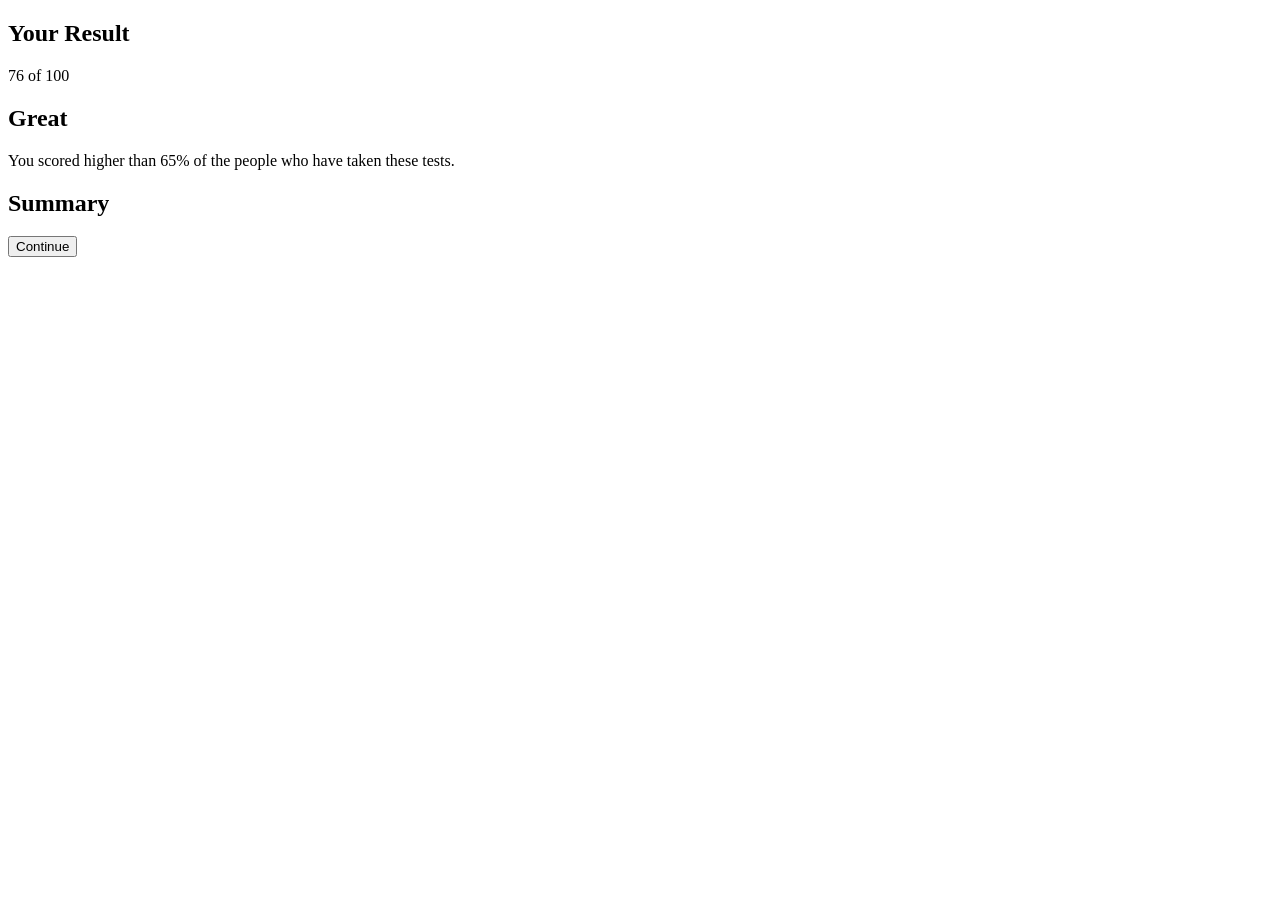
==== index.html @ 853d8c68 "Initial commit" ====
<!DOCTYPE html>
<html lang="en">
<head>
  <meta charset="UTF-8">
  <meta name="viewport" content="width=device-width, initial-scale=1.0">
  <title>Results Summary Component</title>
  <link rel="stylesheet" href="style.css">
</head>
<body>
  <main class="card">
    <!-- Left: Result -->
    <section class="result">
      <h1>Your Result</h1>
      <div class="score-circle">
        <span class="score" id="totalScore">76</span>
        <span class="of">of 100</span>
      </div>
      <h2>Great</h2>
      <p>You scored higher than 65% of the people who have taken these tests.</p>
    </section>

    <!-- Right: Summary -->
    <section class="summary">
      <h2>Summary</h2>
      <div id="summaryList"></div>
      <button class="btn">Continue</button>
    </section>
  </main>

  <script src="script.js"></script>
</body>
</html>
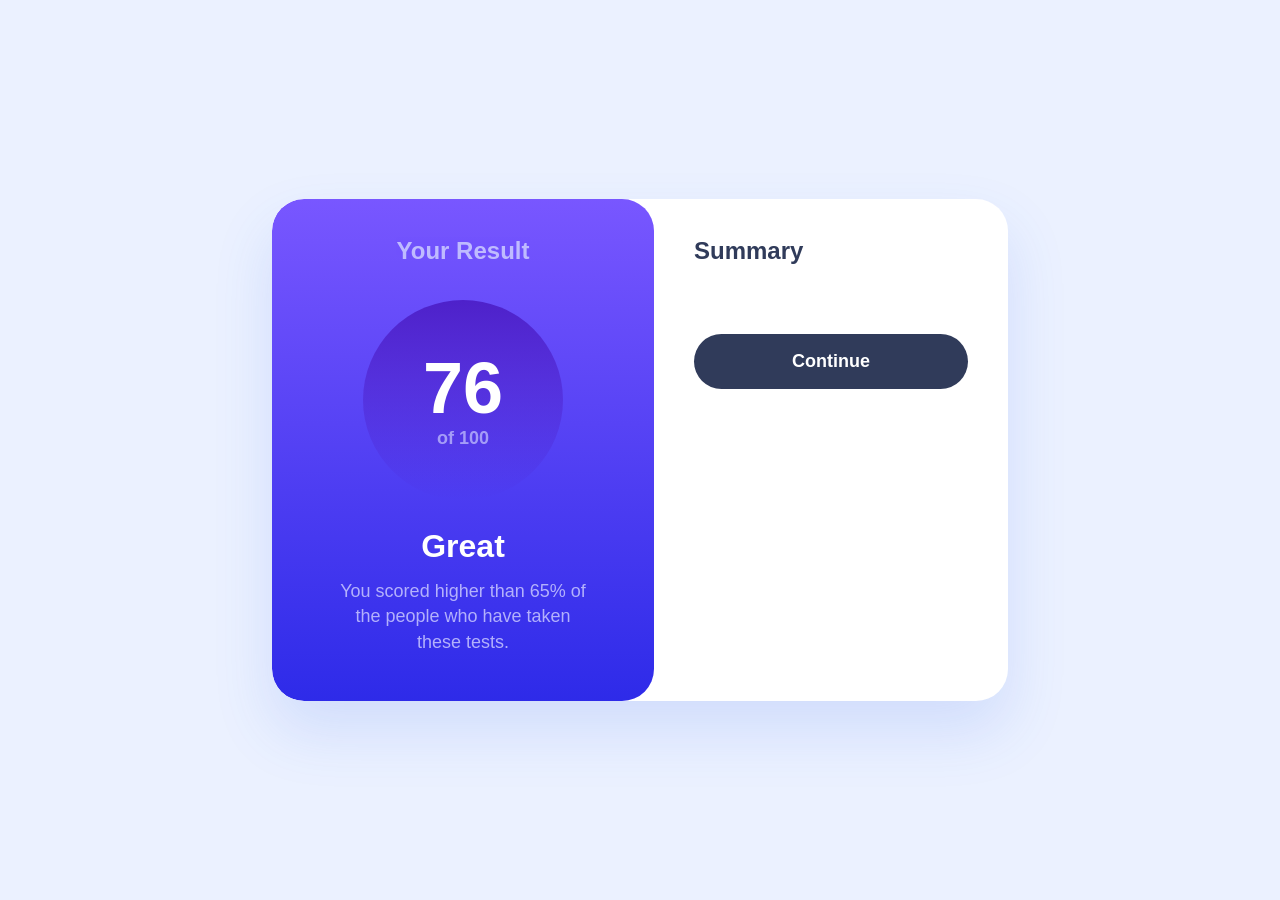
==== commit beb6e4b4: "Update index.html" ====
--- a/index.html
+++ b/index.html
@@ -4,7 +4,7 @@
   <meta charset="UTF-8">
   <meta name="viewport" content="width=device-width, initial-scale=1.0">
   <title>Results Summary Component</title>
-  <link rel="stylesheet" href="style.css">
+  <link rel="stylesheet" href="Style.css">
 </head>
 <body>
   <main class="card">
@@ -23,10 +23,13 @@
     <section class="summary">
       <h2>Summary</h2>
       <div id="summaryList"></div>
-      <button class="btn">Continue</button>
+      <a href="Continue.html">
+  <button class="btn">Continue</button>
+</a>
+      
     </section>
   </main>
 
-  <script src="script.js"></script>
+  <script src="Script.js"></script>
 </body>
 </html>
--- a/Style.css
+++ b/Style.css
@@ -0,0 +1,184 @@
+@import url('https://fonts.googleapis.com/css2?family=Hanken+Grotesk:wght@500;700;800&display=swap');
+
+:root {
+  --light-red: hsl(0, 100%, 67%);
+  --orange-yellow: hsl(39, 100%, 56%);
+  --green-teal: hsl(166, 100%, 37%);
+  --cobalt-blue: hsl(234, 85%, 45%);
+  --white: hsl(0, 0%, 100%);
+  --pale-blue: hsl(221, 100%, 96%);
+  --light-lavender: hsl(241, 100%, 89%);
+  --dark-gray-blue: hsl(224, 30%, 27%);
+  --gradient-result: linear-gradient(180deg, hsl(252, 100%, 67%) 0%, hsl(241, 81%, 54%) 100%);
+  --gradient-circle: linear-gradient(180deg, hsla(256, 72%, 46%, 1), hsla(241, 72%, 46%, 0));
+}
+
+* { margin: 0; padding: 0; box-sizing: border-box; }
+
+body {
+  font-family: 'Hanken Grotesk', sans-serif;
+  font-size: 18px;
+  background: var(--pale-blue);
+  min-height: 100vh;
+  display: flex;
+  justify-content: center;
+  align-items: center;
+  padding: 20px;
+}
+
+.card {
+  display: flex;
+  max-width: 736px;
+  background: var(--white);
+  border-radius: 32px;
+  box-shadow: 0 30px 60px rgba(61, 108, 236, 0.15);
+  overflow: hidden;
+}
+
+/* Left side - Result */
+.result {
+  flex: 1;
+  background: var(--gradient-result);
+  border-radius: 32px;
+  padding: 38px 54px 46px;
+  text-align: center;
+  color: var(--light-lavender);
+}
+
+.result h1 { 
+  font-size: 24px; 
+  font-weight: 700; 
+  margin-bottom: 35px; 
+  opacity: 0.9;
+}
+
+.score-circle {
+  width: 200px;
+  height: 200px;
+  margin: 0 auto 28px;
+  border-radius: 50%;
+  background: var(--gradient-circle);
+  display: flex;
+  flex-direction: column;
+  justify-content: center;
+  align-items: center;
+}
+
+.score { 
+  font-size: 72px; 
+  font-weight: 800; 
+  color: var(--white); 
+  line-height: 1;
+}
+
+.of { 
+  font-size: 18px; 
+  opacity: 0.7; 
+  font-weight: 700;
+  margin-top: 4px;
+}
+
+.result h2 { 
+  color: var(--white); 
+  font-size: 32px; 
+  font-weight: 700;
+  margin-bottom: 14px; 
+}
+
+.result p { 
+  font-size: 18px; 
+  line-height: 1.4; 
+  opacity: 0.85;
+  padding: 0 10px;
+}
+
+/* Right side - Summary */
+.summary {
+  flex: 1;
+  padding: 38px 40px 46px;
+}
+
+.summary h2 { 
+  color: var(--dark-gray-blue); 
+  font-size: 24px;
+  font-weight: 800;
+  margin-bottom: 28px; 
+}
+
+.summary-item {
+  display: flex;
+  justify-content: space-between;
+  align-items: center;
+  padding: 16px 18px;
+  border-radius: 12px;
+  margin-bottom: 16px;
+  font-weight: 700;
+  font-size: 18px;
+}
+
+.summary-item.reaction { background: hsla(0, 100%, 67%, 0.06); color: var(--light-red); }
+.summary-item.memory { background: hsla(39, 100%, 56%, 0.06); color: var(--orange-yellow); }
+.summary-item.verbal { background: hsla(166, 100%, 37%, 0.06); color: var(--green-teal); }
+.summary-item.visual { background: hsla(234, 85%, 45%, 0.06); color: var(--cobalt-blue); }
+
+.category { 
+  display: flex; 
+  gap: 12px; 
+  align-items: center;
+}
+
+.score-text { 
+  color: var(--dark-gray-blue); 
+  font-weight: 800; 
+}
+
+.score-text span { 
+  opacity: 0.5; 
+  font-weight: 700;
+}
+
+.btn {
+  width: 100%;
+  padding: 17px;
+  border: none;
+  border-radius: 128px;
+  background: var(--dark-gray-blue);
+  color: var(--white);
+  font-size: 18px;
+  font-weight: 700;
+  cursor: pointer;
+  margin-top: 41px;
+  font-family: inherit;
+  transition: background 0.3s;
+}
+
+/* Hover + focus states required by FM */
+.btn:hover, .btn:focus {
+  background: var(--gradient-result);
+  outline: none;
+}
+
+/* Mobile - stack vertically */
+@media (max-width: 650px) {
+  body { padding: 0; }
+  .card { 
+    flex-direction: column; 
+    max-width: 375px;
+    border-radius: 0 0 32px 32px;
+    box-shadow: none;
+  }
+  .result { 
+    border-radius: 0 0 32px 32px; 
+    padding: 24px 57px 40px;
+  }
+  .score-circle {
+    width: 140px;
+    height: 140px;
+    margin-bottom: 24px;
+  }
+  .score { font-size: 56px; }
+  .result h1 { font-size: 18px; margin-bottom: 24px; }
+  .result h2 { font-size: 24px; }
+  .result p { font-size: 16px; }
+  .summary { padding: 24px 30px 30px; }
+}
